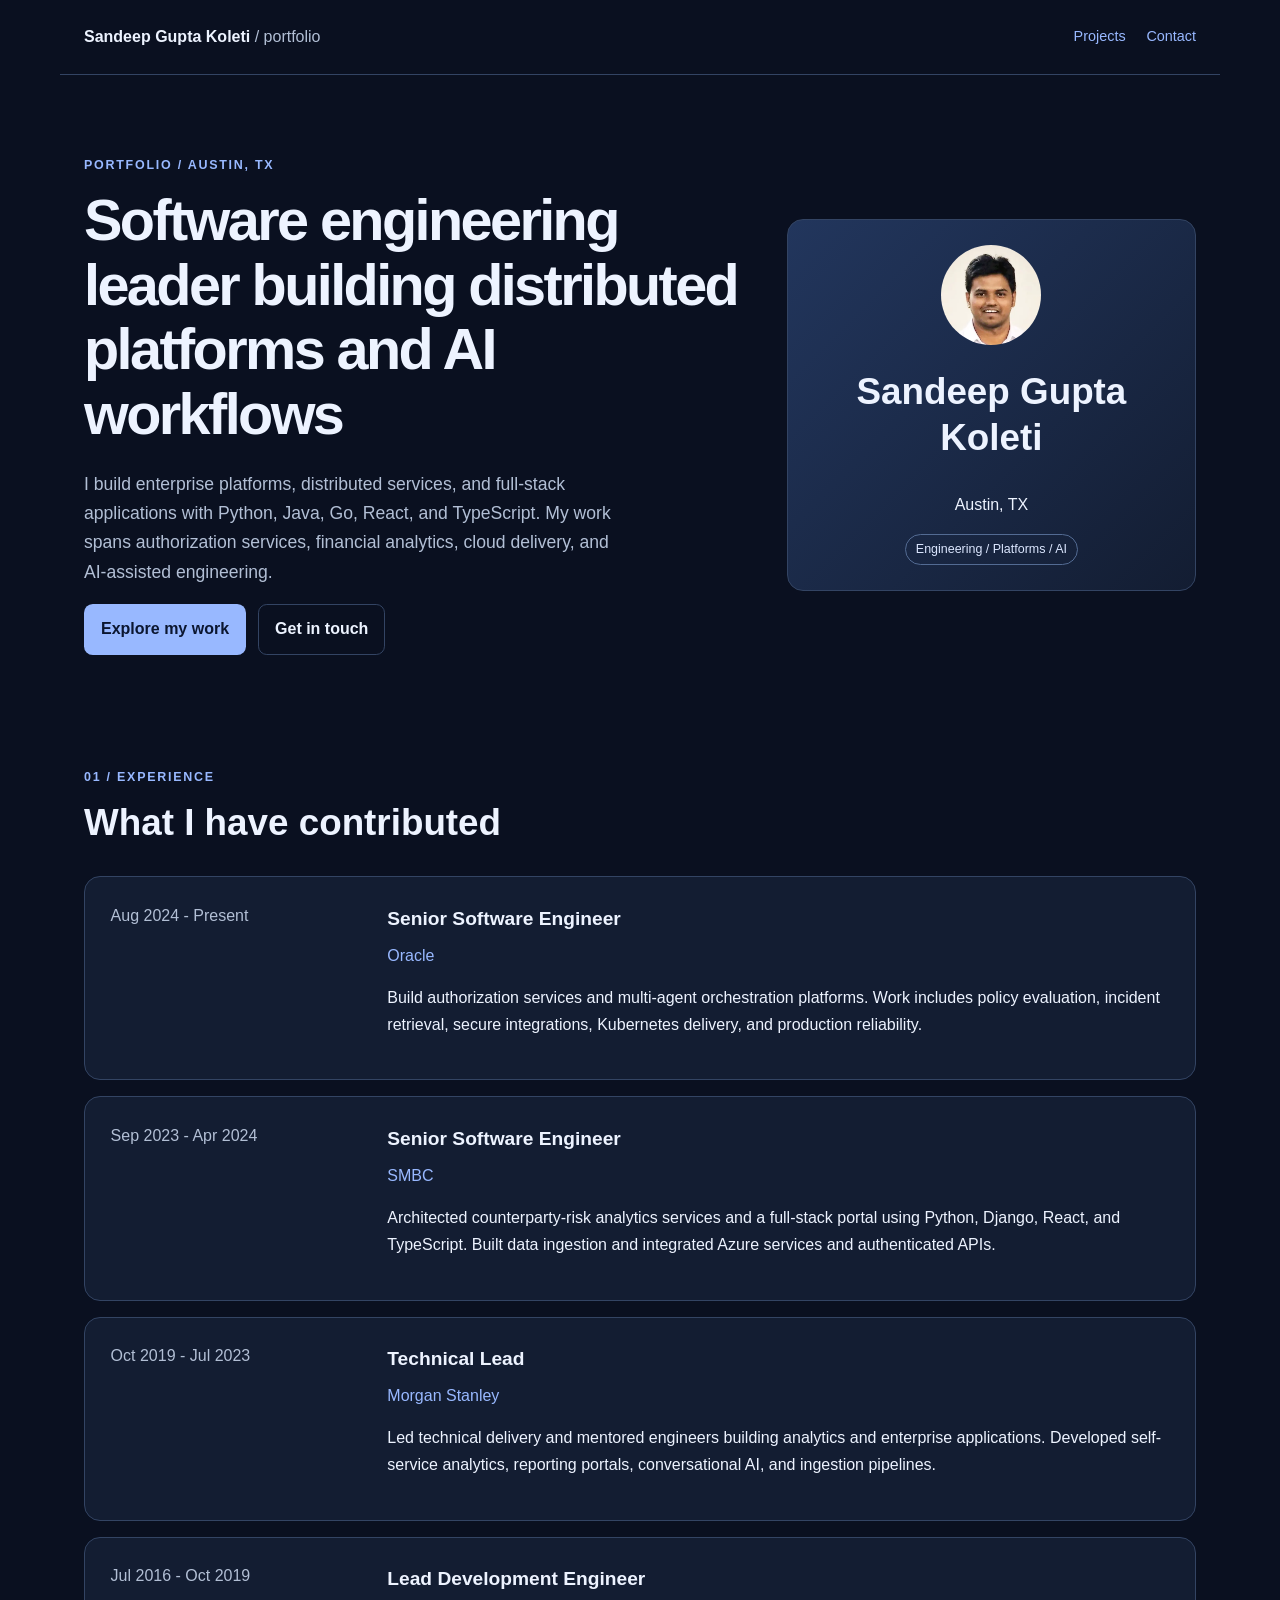
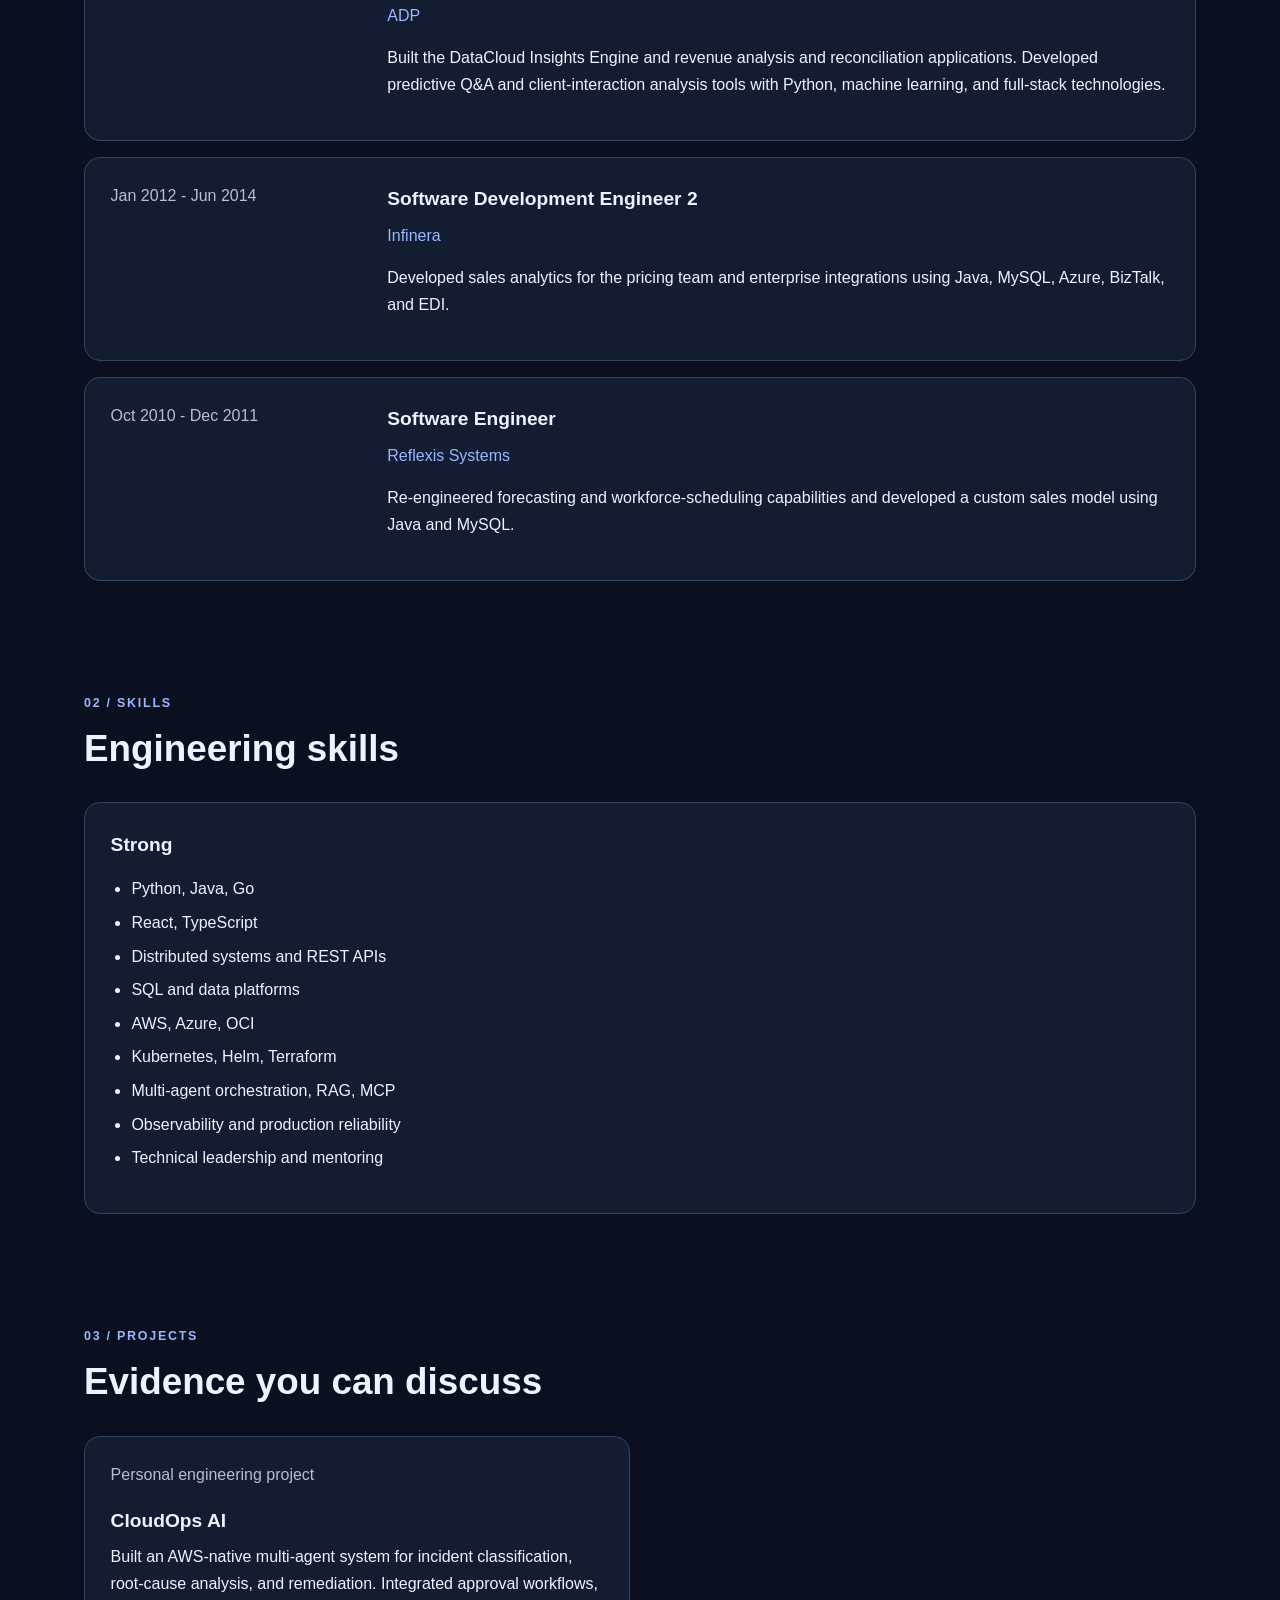
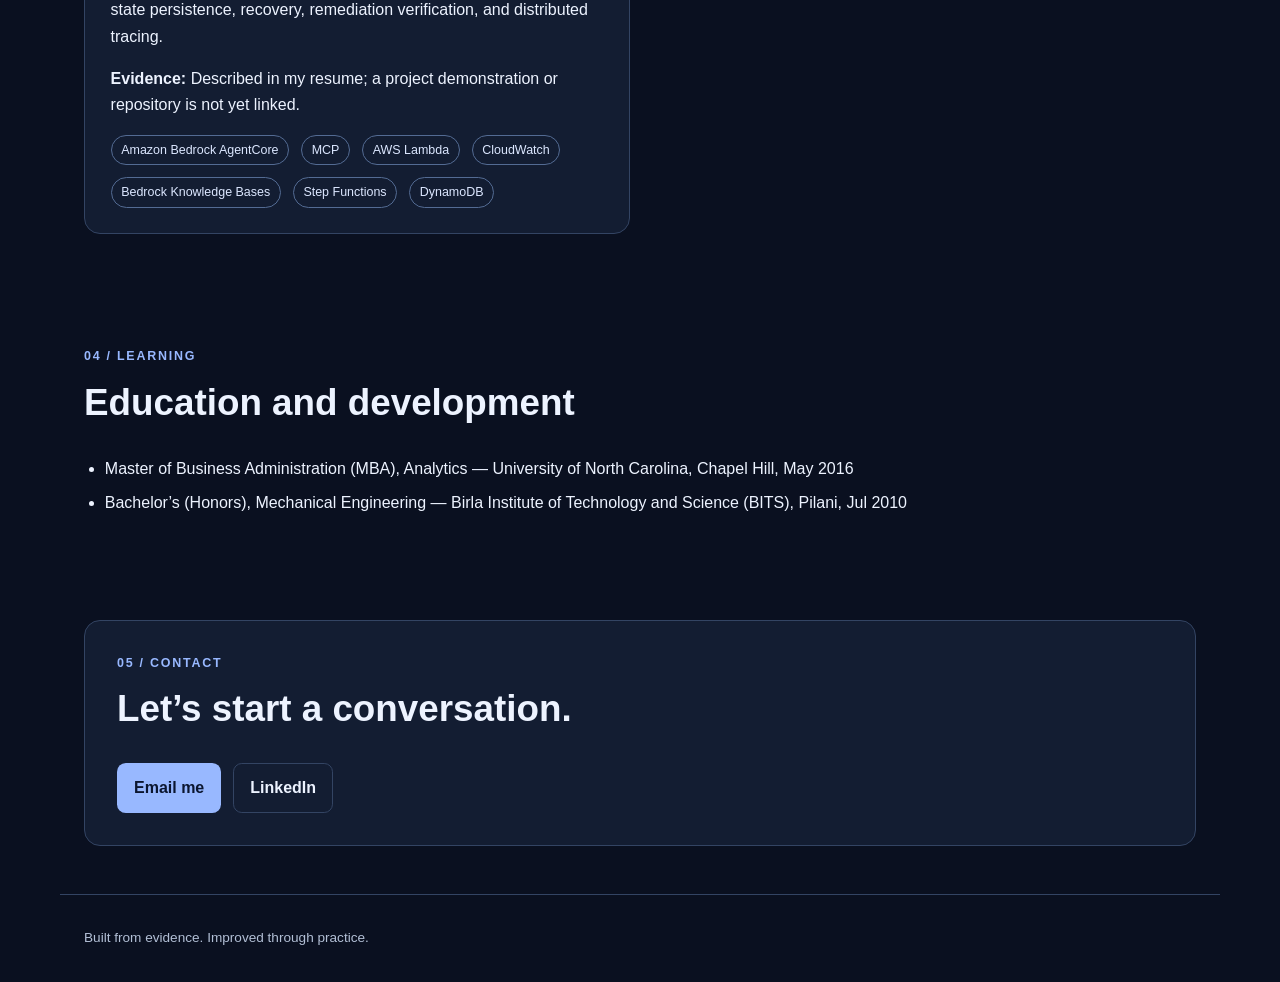
==== index.html @ c5d8d950 "Publish public portfolio homepage" ====
<!doctype html>
<html lang="en" data-scroll-behavior="smooth">
<head>
<meta charset="utf-8">
<meta name="viewport" content="width=device-width, initial-scale=1">
<title>Sandeep Gupta Koleti | Software Engineering Portfolio</title>
<meta name="description" content="I build enterprise platforms, distributed services, and full-stack applications with Python, Java, Go, React, and TypeScript. My work spans authorization services, financial analytics, cloud delivery, and AI-assisted engineering.">
<meta name="author" content="Sandeep Gupta Koleti">
<meta property="og:title" content="Sandeep Gupta Koleti | Software Engineering Portfolio">
<meta property="og:description" content="I build enterprise platforms, distributed services, and full-stack applications with Python, Java, Go, React, and TypeScript. My work spans authorization services, financial analytics, cloud delivery, and AI-assisted engineering.">
<meta property="og:type" content="website">
<link rel="stylesheet" href="./styles.css">
</head>
<body>
<a class="skip-link" href="#main">Skip to content</a>
<header class="site-header">
<a class="brand" href="./">Sandeep Gupta Koleti<span> / portfolio</span></a>
<nav aria-label="Main navigation"><a href="#projects">Projects</a><a href="#contact">Contact</a></nav>
</header>
<main id="main">
<section class="hero section">
<div><p class="eyebrow">Portfolio / Austin, TX</p>
<h1>Software engineering leader building distributed platforms and AI workflows</h1><p class="intro">I build enterprise platforms, distributed services, and full-stack applications with Python, Java, Go, React, and TypeScript. My work spans authorization services, financial analytics, cloud delivery, and AI-assisted engineering.</p>
<div class="actions"><a class="button" href="#projects">Explore my work</a><a class="button secondary" href="mailto:sandeepgupta.bits@gmail.com">Get in touch</a></div></div>
<div class="identity-card">
<img class="avatar profile-photo" src="./profile-photo.png" alt="Portrait of Sandeep Gupta Koleti" width="100" height="100">
<h2>Sandeep Gupta Koleti</h2><p>Austin, TX</p><span class="badge">Engineering / Platforms / AI</span>
</div>
</section>
<section class="section" id="experience"><p class="eyebrow">01 / Experience</p><h2>What I have contributed</h2>
<article class="panel experience"><p class="muted">Aug 2024 - Present</p><div><h3>Senior Software Engineer</h3><p class="accent">Oracle</p><p>Build authorization services and multi-agent orchestration platforms. Work includes policy evaluation, incident retrieval, secure integrations, Kubernetes delivery, and production reliability.</p></div></article><article class="panel experience"><p class="muted">Sep 2023 - Apr 2024</p><div><h3>Senior Software Engineer</h3><p class="accent">SMBC</p><p>Architected counterparty-risk analytics services and a full-stack portal using Python, Django, React, and TypeScript. Built data ingestion and integrated Azure services and authenticated APIs.</p></div></article><article class="panel experience"><p class="muted">Oct 2019 - Jul 2023</p><div><h3>Technical Lead</h3><p class="accent">Morgan Stanley</p><p>Led technical delivery and mentored engineers building analytics and enterprise applications. Developed self-service analytics, reporting portals, conversational AI, and ingestion pipelines.</p></div></article><article class="panel experience"><p class="muted">Jul 2016 - Oct 2019</p><div><h3>Lead Development Engineer</h3><p class="accent">ADP</p><p>Built the DataCloud Insights Engine and revenue analysis and reconciliation applications. Developed predictive Q&amp;A and client-interaction analysis tools with Python, machine learning, and full-stack technologies.</p></div></article><article class="panel experience"><p class="muted">Jan 2012 - Jun 2014</p><div><h3>Software Development Engineer 2</h3><p class="accent">Infinera</p><p>Developed sales analytics for the pricing team and enterprise integrations using Java, MySQL, Azure, BizTalk, and EDI.</p></div></article><article class="panel experience"><p class="muted">Oct 2010 - Dec 2011</p><div><h3>Software Engineer</h3><p class="accent">Reflexis Systems</p><p>Re-engineered forecasting and workforce-scheduling capabilities and developed a custom sales model using Java and MySQL.</p></div></article>
</section>
<section class="section" id="skills"><p class="eyebrow">02 / Skills</p><h2>Engineering skills</h2><div class="grid three">
<article class="panel"><h3 class="capitalize">strong</h3><ul><li>Python, Java, Go</li><li>React, TypeScript</li><li>Distributed systems and REST APIs</li><li>SQL and data platforms</li><li>AWS, Azure, OCI</li><li>Kubernetes, Helm, Terraform</li><li>Multi-agent orchestration, RAG, MCP</li><li>Observability and production reliability</li><li>Technical leadership and mentoring</li></ul></article>
</div></section>
<section class="section" id="projects"><p class="eyebrow">03 / Projects</p><h2>Evidence you can discuss</h2><div class="grid">
<article class="panel project-card"><p class="muted">Personal engineering project</p><h3>CloudOps AI</h3><p>Built an AWS-native multi-agent system for incident classification, root-cause analysis, and remediation. Integrated approval workflows, state persistence, recovery, remediation verification, and distributed tracing.</p><p><strong>Evidence:</strong> Described in my resume; a project demonstration or repository is not yet linked.</p><div class="tags"><span class="badge">Amazon Bedrock AgentCore</span><span class="badge">MCP</span><span class="badge">AWS Lambda</span><span class="badge">CloudWatch</span><span class="badge">Bedrock Knowledge Bases</span><span class="badge">Step Functions</span><span class="badge">DynamoDB</span></div></article>
</div></section>
<section class="section" id="education"><p class="eyebrow">04 / Learning</p><h2>Education and development</h2><ul><li>Master of Business Administration (MBA), Analytics — University of North Carolina, Chapel Hill, May 2016</li><li>Bachelor’s (Honors), Mechanical Engineering — Birla Institute of Technology and Science (BITS), Pilani, Jul 2010</li></ul></section>
<section class="section contact panel" id="contact"><p class="eyebrow">05 / Contact</p><h2>Let’s start a conversation.</h2><div class="actions"><a class="button" href="mailto:sandeepgupta.bits@gmail.com">Email me</a><a class="button secondary" href="https://www.linkedin.com/in/sandeepguptakoleti/" rel="noreferrer" target="_blank">LinkedIn</a></div></section>
</main><footer class="site-footer">Built from evidence. Improved through practice.</footer>
</body></html>
---- styles.css ----
:root { color-scheme: dark; --bg: #0a1020; --panel: #131d32; --text: #edf3ff; --muted: #b2bfd5; --accent: #98b8ff; --line: #334463; }
* { box-sizing: border-box; }
html { scroll-behavior: smooth; }
body { margin: 0; background: var(--bg); color: var(--text); font-family: Arial, Helvetica, sans-serif; line-height: 1.65; }
a { color: var(--accent); text-underline-offset: .2em; overflow-wrap: anywhere; }
a:hover { color: #d5e2ff; }
button, input, textarea, select { font: inherit; }
button, .button { cursor: pointer; }
:focus-visible { outline: 3px solid #f5d565; outline-offset: 4px; }
h1, h2, h3, p { margin-top: 0; }
h1 { font-size: clamp(2.2rem, 4.5vw, 4rem); line-height: 1.12; letter-spacing: -.045em; margin-bottom: 1.5rem; }
h2 { font-size: clamp(1.6rem, 3vw, 2.3rem); line-height: 1.25; }
h3 { font-size: 1.2rem; margin-bottom: .5rem; }
ul { padding-left: 1.3rem; }
li { margin-bottom: .45rem; }
.site-header, .site-footer, main { max-width: 1160px; margin: auto; }
.site-header { display: flex; justify-content: space-between; align-items: center; gap: 1rem; padding: 1.5rem; border-bottom: 1px solid var(--line); flex-wrap: wrap; }
.brand { font-weight: 700; text-decoration: none; color: var(--text); }
.brand span { color: var(--muted); font-weight: 400; }
nav { display: flex; flex-wrap: wrap; gap: 1.3rem; font-size: .9rem; }
nav a { text-decoration: none; }
main { padding: 0 1.5rem 3rem; }
.section { padding: 3.5rem 0; scroll-margin-top: 1rem; }
.hero { display: grid; grid-template-columns: 1.6fr 1fr; gap: 3rem; align-items: center; padding-top: 5rem; }
.intro { color: var(--muted); font-size: 1.1rem; max-width: 55ch; }
.eyebrow { color: var(--accent); text-transform: uppercase; letter-spacing: .14em; font-size: .78rem; font-weight: 700; }
.panel, .identity-card { background: var(--panel); border: 1px solid var(--line); border-radius: 1rem; padding: 1.6rem; min-width: 0; overflow-wrap: anywhere; }
.identity-card { text-align: center; background: linear-gradient(135deg, #22365d, var(--panel)); }
.avatar { display: grid; place-items: center; width: 100px; height: 100px; margin: 0 auto 1.5rem; border-radius: 50%; background: #98b8ff; color: #101a2d; font-size: 2rem; font-weight: 700; }
.grid { display: grid; grid-template-columns: repeat(2, minmax(0, 1fr)); gap: 1.2rem; }
.grid.three { grid-template-columns: repeat(3, minmax(0, 1fr)); }
.grid.three > :only-child { grid-column: 1 / -1; }
.profile-photo { object-fit: cover; }
.experience { display: grid; grid-template-columns: 1fr 3fr; gap: 1rem; margin-top: 1rem; }
.actions, .tags { display: flex; flex-wrap: wrap; gap: .75rem; }
.button, button { border: 1px solid transparent; border-radius: .55rem; background: #98b8ff; color: #0b1630; padding: .7rem 1rem; font-weight: 700; text-decoration: none; display: inline-block; }
.button:hover, button:hover { background: #c2d4ff; color: #0b1630; }
.secondary { background: transparent; border-color: var(--line); color: var(--text); }
.badge { display: inline-block; font-size: .78rem; padding: .25rem .6rem; border-radius: 2rem; border: 1px solid #536b93; color: #dce7ff; }
.muted { color: var(--muted); }
.accent { color: var(--accent); }
.capitalize { text-transform: capitalize; }
.contact { margin-top: 2rem; padding: 2rem; }
.contact .muted { margin-top: 1.5rem; }
.site-footer { padding: 2rem 1.5rem; color: var(--muted); border-top: 1px solid var(--line); font-size: .85rem; }
.skip-link { position: absolute; left: 1rem; top: -5rem; background: var(--text); color: var(--bg); padding: .6rem; z-index: 1; }
.skip-link:focus { top: 1rem; }
@media (max-width: 760px) {
  .hero, .grid, .grid.three, .experience { grid-template-columns: minmax(0, 1fr); }
  .hero { gap: 2rem; padding-top: 3rem; }
  .section { padding-top: 2.5rem; padding-bottom: 2.5rem; }
  .brand span { display: none; }
}
@media (prefers-reduced-motion: reduce) { html { scroll-behavior: auto; } }
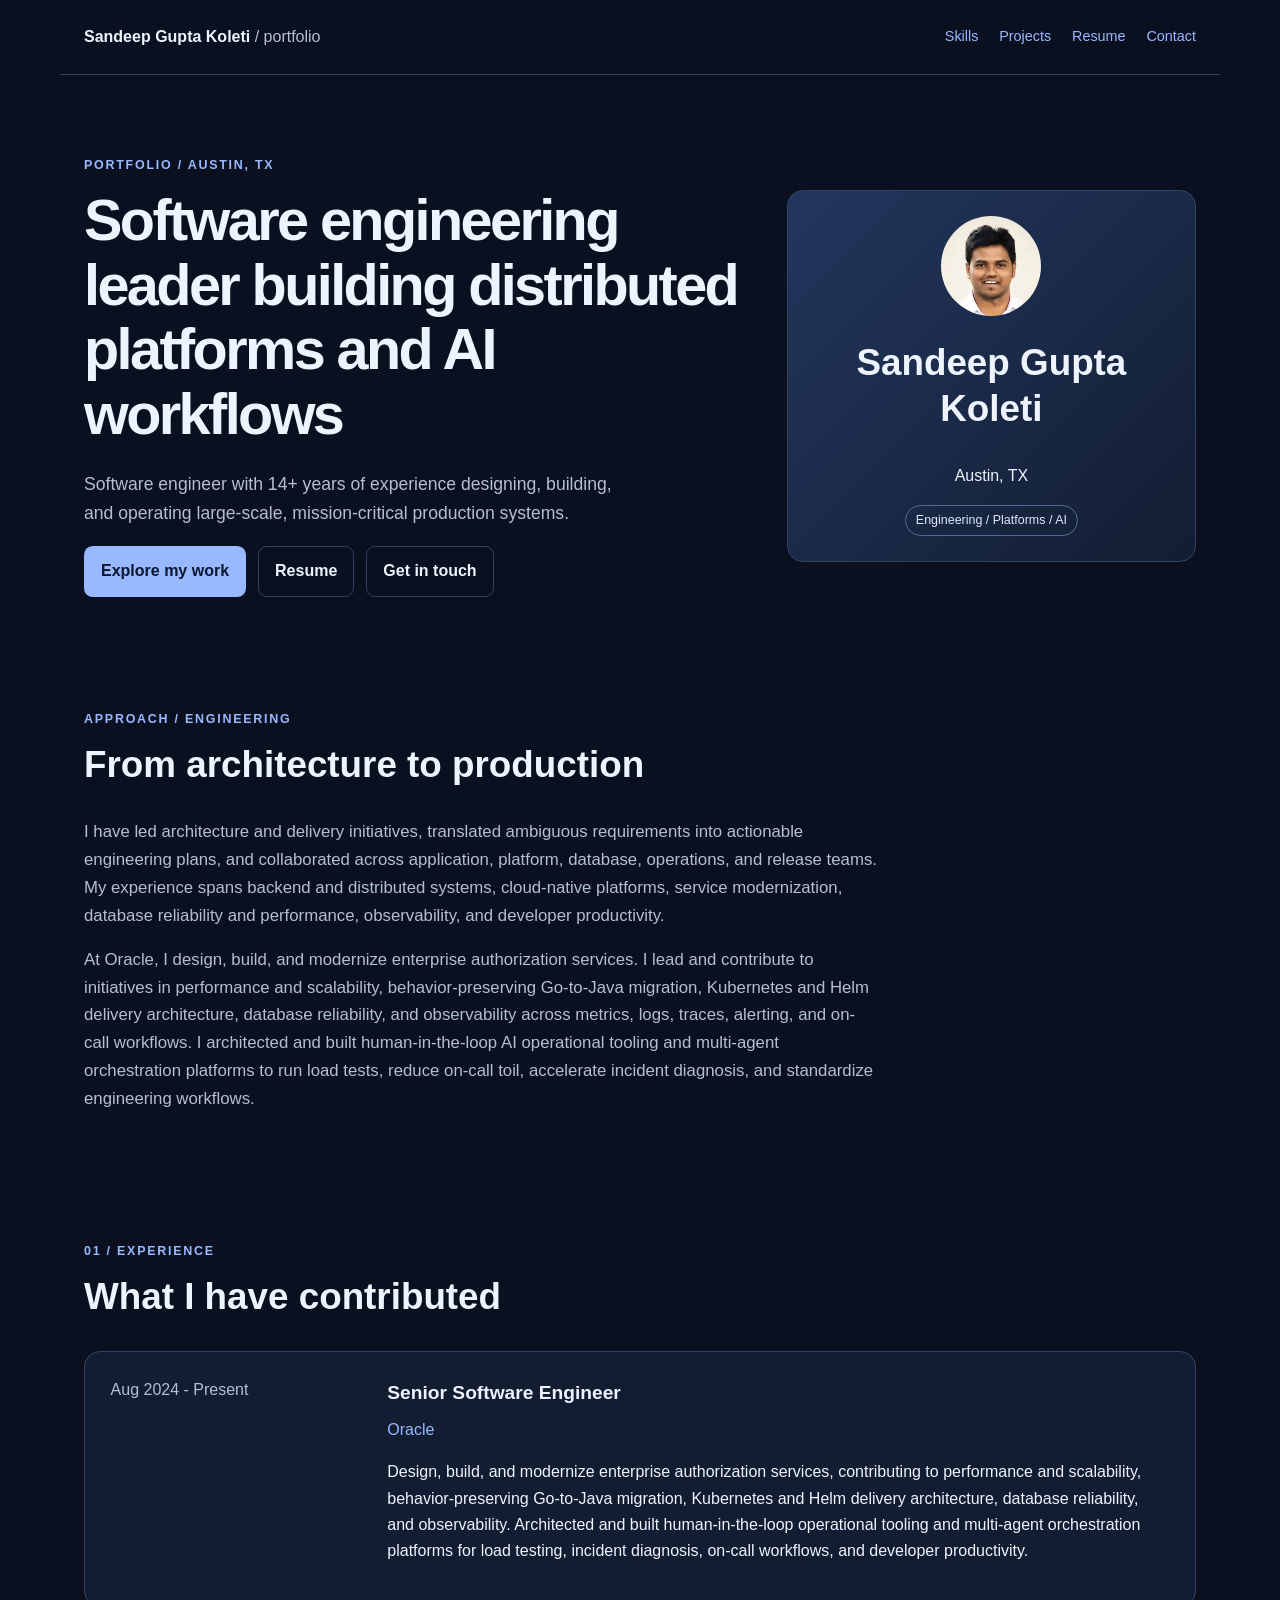
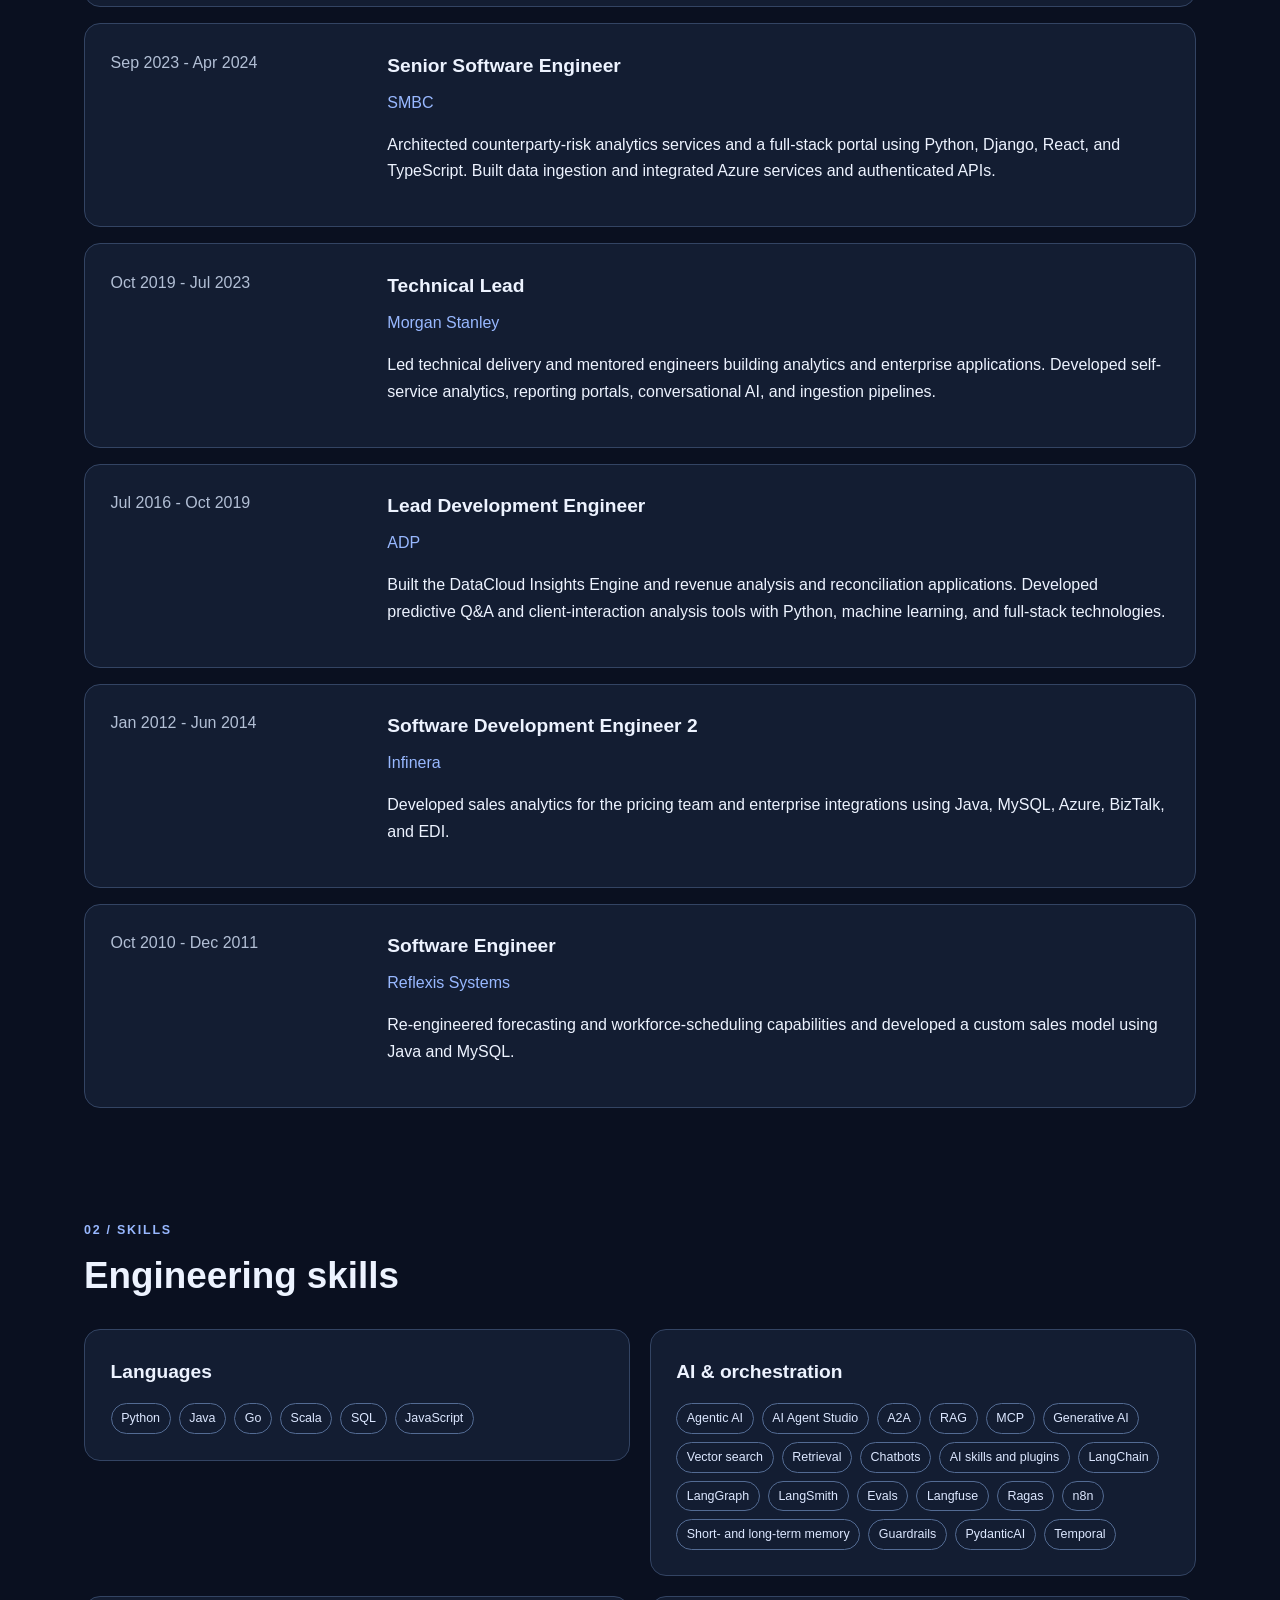
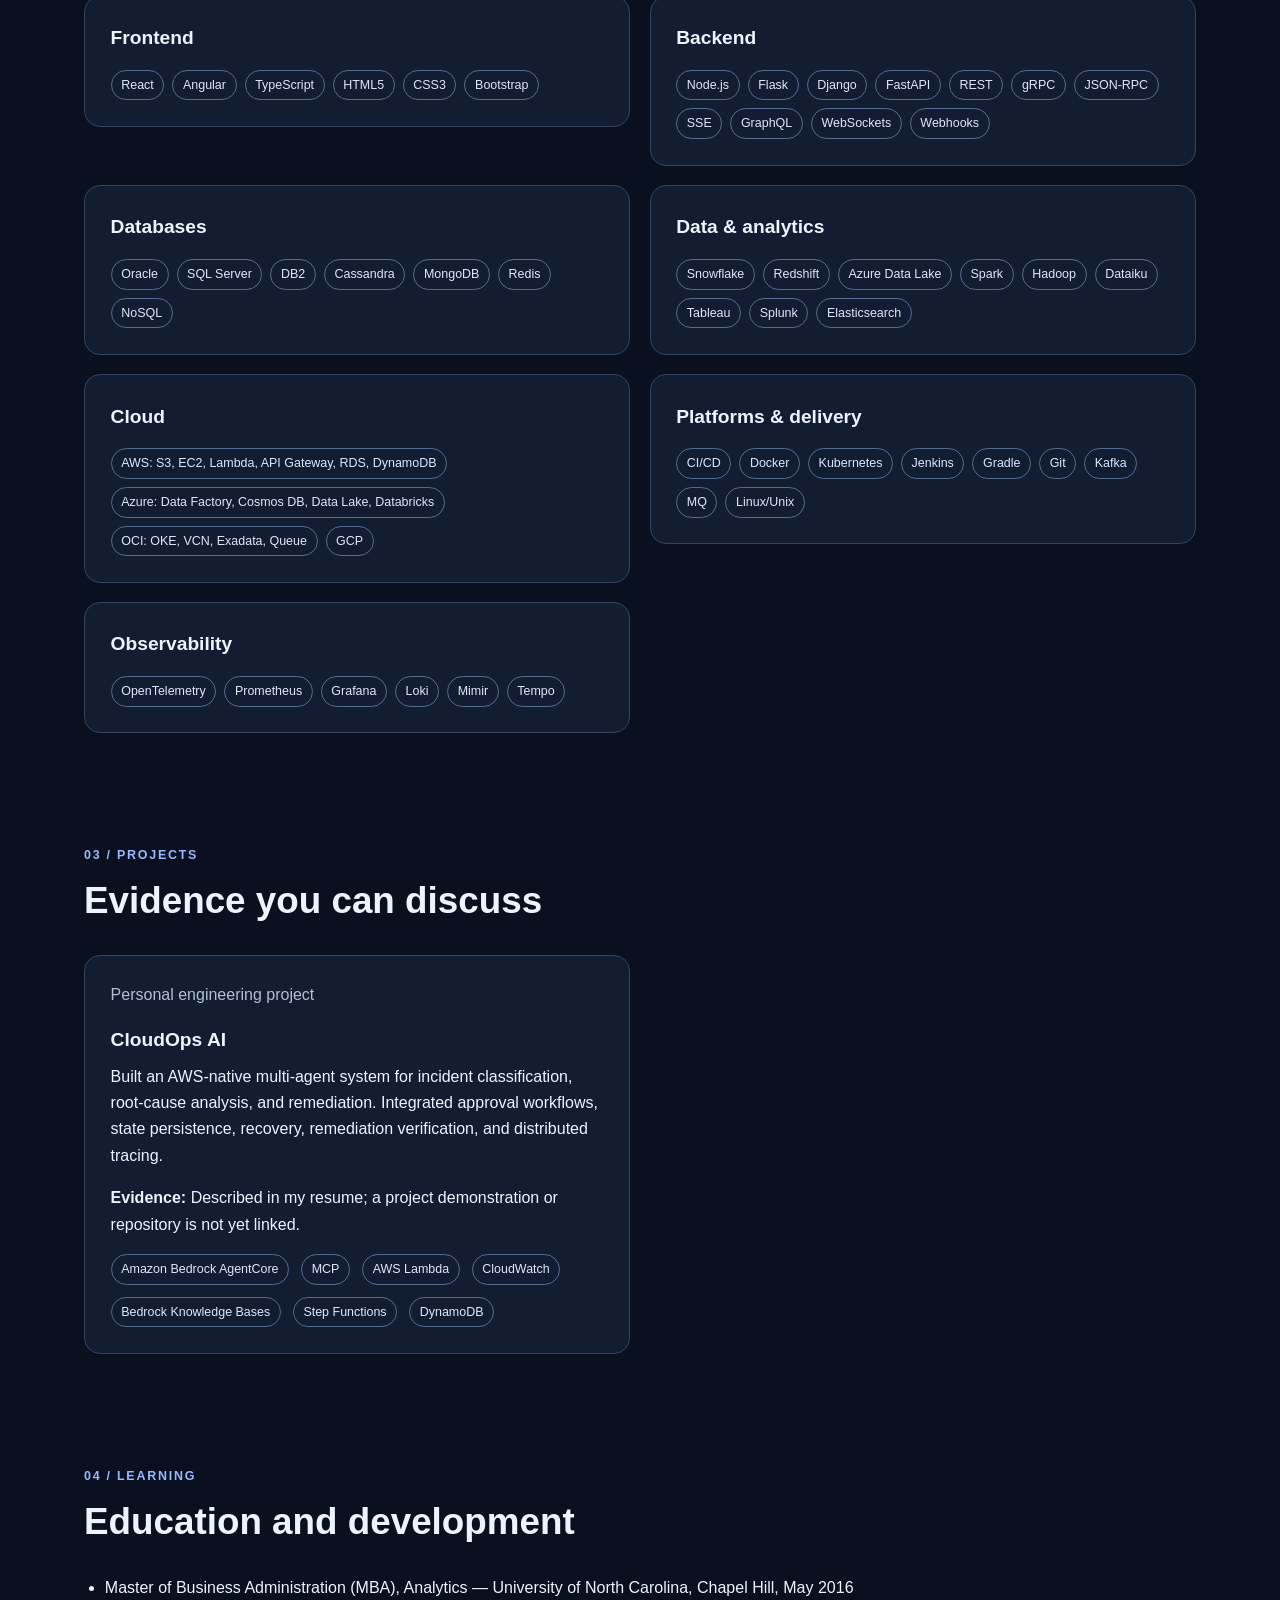
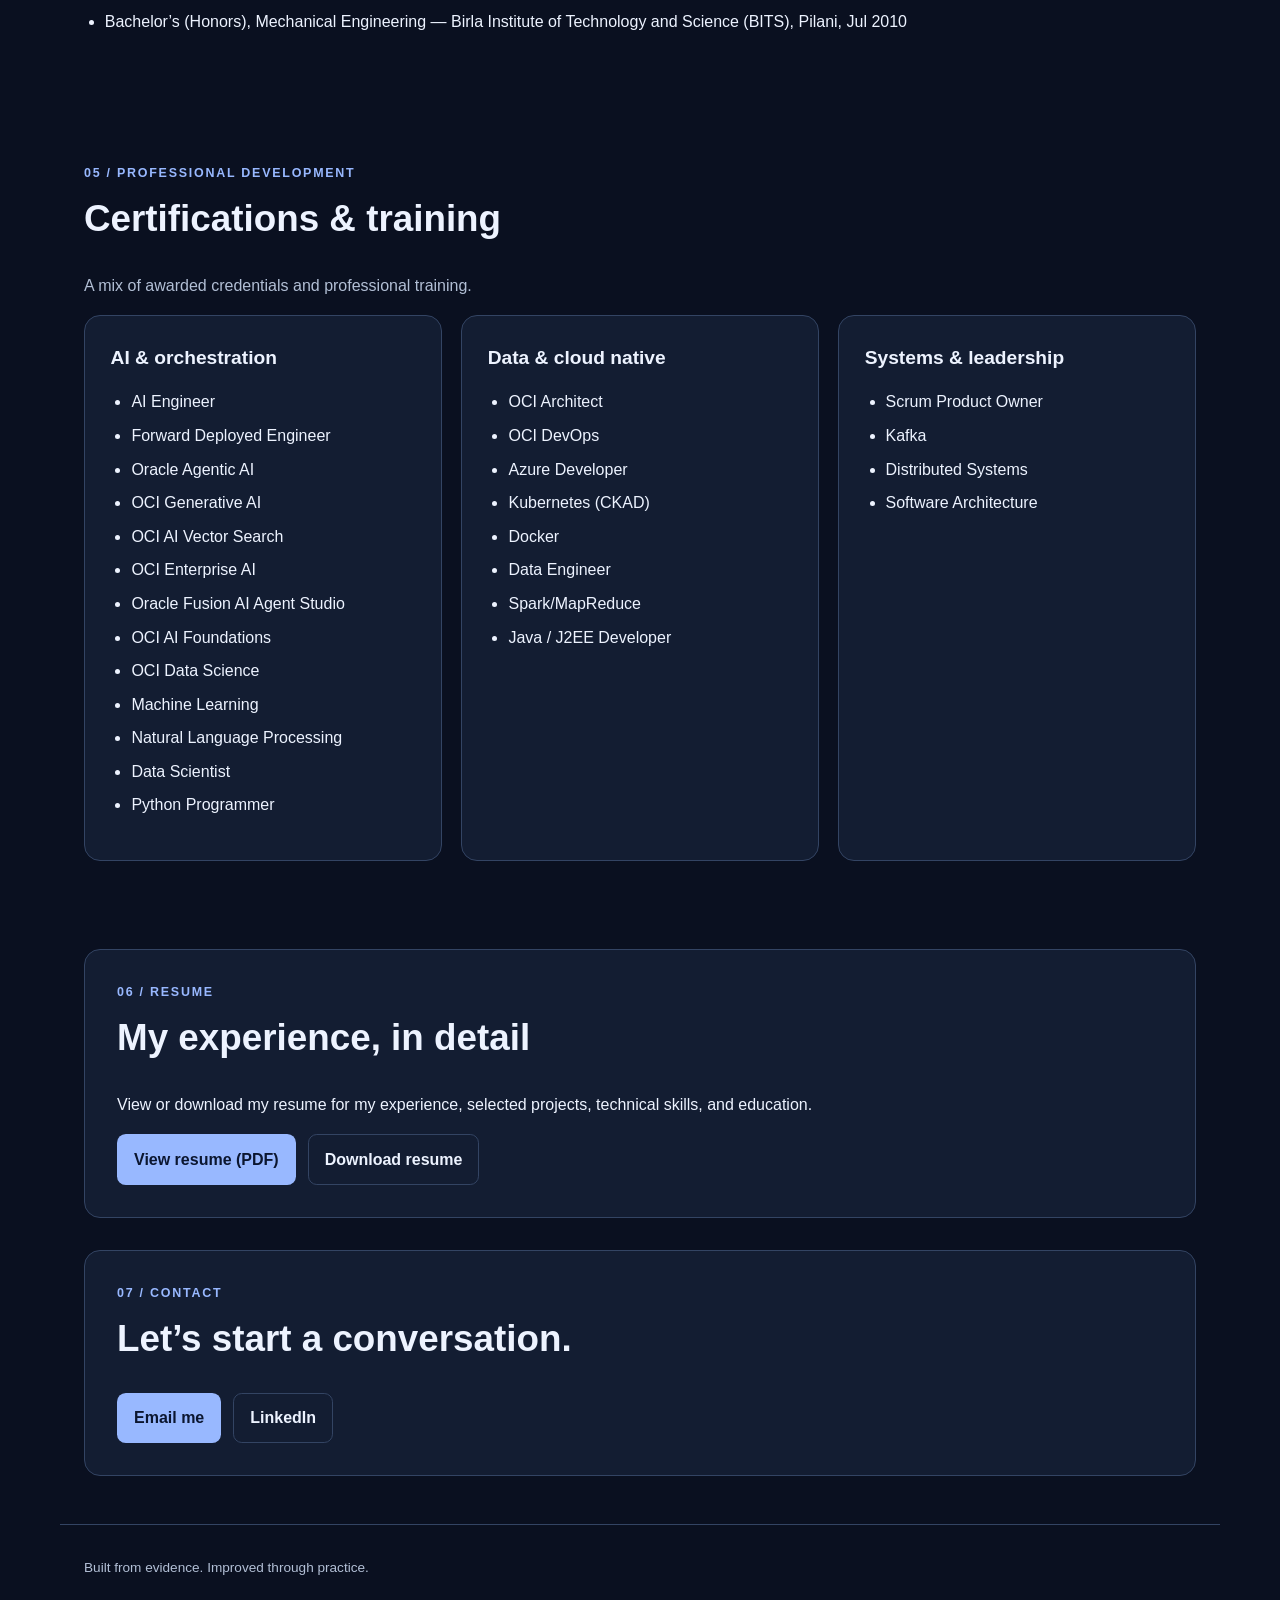
==== commit ef253c65: "Publish expanded portfolio with resume and training sections" ====
--- a/index.html
+++ b/index.html
@@ -4,10 +4,10 @@
 <meta charset="utf-8">
 <meta name="viewport" content="width=device-width, initial-scale=1">
 <title>Sandeep Gupta Koleti | Software Engineering Portfolio</title>
-<meta name="description" content="I build enterprise platforms, distributed services, and full-stack applications with Python, Java, Go, React, and TypeScript. My work spans authorization services, financial analytics, cloud delivery, and AI-assisted engineering.">
+<meta name="description" content="Software engineer with 14+ years of experience designing, building, and operating large-scale, mission-critical production systems.">
 <meta name="author" content="Sandeep Gupta Koleti">
 <meta property="og:title" content="Sandeep Gupta Koleti | Software Engineering Portfolio">
-<meta property="og:description" content="I build enterprise platforms, distributed services, and full-stack applications with Python, Java, Go, React, and TypeScript. My work spans authorization services, financial analytics, cloud delivery, and AI-assisted engineering.">
+<meta property="og:description" content="Software engineer with 14+ years of experience designing, building, and operating large-scale, mission-critical production systems.">
 <meta property="og:type" content="website">
 <link rel="stylesheet" href="./styles.css">
 </head>
@@ -15,28 +15,31 @@
 <a class="skip-link" href="#main">Skip to content</a>
 <header class="site-header">
 <a class="brand" href="./">Sandeep Gupta Koleti<span> / portfolio</span></a>
-<nav aria-label="Main navigation"><a href="#projects">Projects</a><a href="#contact">Contact</a></nav>
+<nav aria-label="Main navigation"><a href="#skills">Skills</a><a href="#projects">Projects</a><a href="#resume">Resume</a><a href="#contact">Contact</a></nav>
 </header>
 <main id="main">
 <section class="hero section">
 <div><p class="eyebrow">Portfolio / Austin, TX</p>
-<h1>Software engineering leader building distributed platforms and AI workflows</h1><p class="intro">I build enterprise platforms, distributed services, and full-stack applications with Python, Java, Go, React, and TypeScript. My work spans authorization services, financial analytics, cloud delivery, and AI-assisted engineering.</p>
-<div class="actions"><a class="button" href="#projects">Explore my work</a><a class="button secondary" href="mailto:sandeepgupta.bits@gmail.com">Get in touch</a></div></div>
+<h1>Software engineering leader building distributed platforms and AI workflows</h1><p class="intro">Software engineer with 14+ years of experience designing, building, and operating large-scale, mission-critical production systems.</p>
+<div class="actions"><a class="button" href="#projects">Explore my work</a><a class="button secondary" href="#resume">Resume</a><a class="button secondary" href="mailto:sandeepgupta.bits@gmail.com">Get in touch</a></div></div>
 <div class="identity-card">
 <img class="avatar profile-photo" src="./profile-photo.png" alt="Portrait of Sandeep Gupta Koleti" width="100" height="100">
 <h2>Sandeep Gupta Koleti</h2><p>Austin, TX</p><span class="badge">Engineering / Platforms / AI</span>
 </div>
 </section>
+<section class="section" id="about"><p class="eyebrow">Approach / Engineering</p><h2>From architecture to production</h2><div class="about-copy"><p>I have led architecture and delivery initiatives, translated ambiguous requirements into actionable engineering plans, and collaborated across application, platform, database, operations, and release teams. My experience spans backend and distributed systems, cloud-native platforms, service modernization, database reliability and performance, observability, and developer productivity.</p><p>At Oracle, I design, build, and modernize enterprise authorization services. I lead and contribute to initiatives in performance and scalability, behavior-preserving Go-to-Java migration, Kubernetes and Helm delivery architecture, database reliability, and observability across metrics, logs, traces, alerting, and on-call workflows. I architected and built human-in-the-loop AI operational tooling and multi-agent orchestration platforms to run load tests, reduce on-call toil, accelerate incident diagnosis, and standardize engineering workflows.</p></div></section>
 <section class="section" id="experience"><p class="eyebrow">01 / Experience</p><h2>What I have contributed</h2>
-<article class="panel experience"><p class="muted">Aug 2024 - Present</p><div><h3>Senior Software Engineer</h3><p class="accent">Oracle</p><p>Build authorization services and multi-agent orchestration platforms. Work includes policy evaluation, incident retrieval, secure integrations, Kubernetes delivery, and production reliability.</p></div></article><article class="panel experience"><p class="muted">Sep 2023 - Apr 2024</p><div><h3>Senior Software Engineer</h3><p class="accent">SMBC</p><p>Architected counterparty-risk analytics services and a full-stack portal using Python, Django, React, and TypeScript. Built data ingestion and integrated Azure services and authenticated APIs.</p></div></article><article class="panel experience"><p class="muted">Oct 2019 - Jul 2023</p><div><h3>Technical Lead</h3><p class="accent">Morgan Stanley</p><p>Led technical delivery and mentored engineers building analytics and enterprise applications. Developed self-service analytics, reporting portals, conversational AI, and ingestion pipelines.</p></div></article><article class="panel experience"><p class="muted">Jul 2016 - Oct 2019</p><div><h3>Lead Development Engineer</h3><p class="accent">ADP</p><p>Built the DataCloud Insights Engine and revenue analysis and reconciliation applications. Developed predictive Q&amp;A and client-interaction analysis tools with Python, machine learning, and full-stack technologies.</p></div></article><article class="panel experience"><p class="muted">Jan 2012 - Jun 2014</p><div><h3>Software Development Engineer 2</h3><p class="accent">Infinera</p><p>Developed sales analytics for the pricing team and enterprise integrations using Java, MySQL, Azure, BizTalk, and EDI.</p></div></article><article class="panel experience"><p class="muted">Oct 2010 - Dec 2011</p><div><h3>Software Engineer</h3><p class="accent">Reflexis Systems</p><p>Re-engineered forecasting and workforce-scheduling capabilities and developed a custom sales model using Java and MySQL.</p></div></article>
+<article class="panel experience"><p class="muted">Aug 2024 - Present</p><div><h3>Senior Software Engineer</h3><p class="accent">Oracle</p><p>Design, build, and modernize enterprise authorization services, contributing to performance and scalability, behavior-preserving Go-to-Java migration, Kubernetes and Helm delivery architecture, database reliability, and observability. Architected and built human-in-the-loop operational tooling and multi-agent orchestration platforms for load testing, incident diagnosis, on-call workflows, and developer productivity.</p></div></article><article class="panel experience"><p class="muted">Sep 2023 - Apr 2024</p><div><h3>Senior Software Engineer</h3><p class="accent">SMBC</p><p>Architected counterparty-risk analytics services and a full-stack portal using Python, Django, React, and TypeScript. Built data ingestion and integrated Azure services and authenticated APIs.</p></div></article><article class="panel experience"><p class="muted">Oct 2019 - Jul 2023</p><div><h3>Technical Lead</h3><p class="accent">Morgan Stanley</p><p>Led technical delivery and mentored engineers building analytics and enterprise applications. Developed self-service analytics, reporting portals, conversational AI, and ingestion pipelines.</p></div></article><article class="panel experience"><p class="muted">Jul 2016 - Oct 2019</p><div><h3>Lead Development Engineer</h3><p class="accent">ADP</p><p>Built the DataCloud Insights Engine and revenue analysis and reconciliation applications. Developed predictive Q&amp;A and client-interaction analysis tools with Python, machine learning, and full-stack technologies.</p></div></article><article class="panel experience"><p class="muted">Jan 2012 - Jun 2014</p><div><h3>Software Development Engineer 2</h3><p class="accent">Infinera</p><p>Developed sales analytics for the pricing team and enterprise integrations using Java, MySQL, Azure, BizTalk, and EDI.</p></div></article><article class="panel experience"><p class="muted">Oct 2010 - Dec 2011</p><div><h3>Software Engineer</h3><p class="accent">Reflexis Systems</p><p>Re-engineered forecasting and workforce-scheduling capabilities and developed a custom sales model using Java and MySQL.</p></div></article>
 </section>
-<section class="section" id="skills"><p class="eyebrow">02 / Skills</p><h2>Engineering skills</h2><div class="grid three">
-<article class="panel"><h3 class="capitalize">strong</h3><ul><li>Python, Java, Go</li><li>React, TypeScript</li><li>Distributed systems and REST APIs</li><li>SQL and data platforms</li><li>AWS, Azure, OCI</li><li>Kubernetes, Helm, Terraform</li><li>Multi-agent orchestration, RAG, MCP</li><li>Observability and production reliability</li><li>Technical leadership and mentoring</li></ul></article>
+<section class="section" id="skills"><p class="eyebrow">02 / Skills</p><h2>Engineering skills</h2><div class="grid skills-grid">
+<article class="panel"><h3>Languages</h3><ul class="skill-list"><li class="badge">Python</li><li class="badge">Java</li><li class="badge">Go</li><li class="badge">Scala</li><li class="badge">SQL</li><li class="badge">JavaScript</li></ul></article><article class="panel"><h3>AI &amp; orchestration</h3><ul class="skill-list"><li class="badge">Agentic AI</li><li class="badge">AI Agent Studio</li><li class="badge">A2A</li><li class="badge">RAG</li><li class="badge">MCP</li><li class="badge">Generative AI</li><li class="badge">Vector search</li><li class="badge">Retrieval</li><li class="badge">Chatbots</li><li class="badge">AI skills and plugins</li><li class="badge">LangChain</li><li class="badge">LangGraph</li><li class="badge">LangSmith</li><li class="badge">Evals</li><li class="badge">Langfuse</li><li class="badge">Ragas</li><li class="badge">n8n</li><li class="badge">Short- and long-term memory</li><li class="badge">Guardrails</li><li class="badge">PydanticAI</li><li class="badge">Temporal</li></ul></article><article class="panel"><h3>Frontend</h3><ul class="skill-list"><li class="badge">React</li><li class="badge">Angular</li><li class="badge">TypeScript</li><li class="badge">HTML5</li><li class="badge">CSS3</li><li class="badge">Bootstrap</li></ul></article><article class="panel"><h3>Backend</h3><ul class="skill-list"><li class="badge">Node.js</li><li class="badge">Flask</li><li class="badge">Django</li><li class="badge">FastAPI</li><li class="badge">REST</li><li class="badge">gRPC</li><li class="badge">JSON-RPC</li><li class="badge">SSE</li><li class="badge">GraphQL</li><li class="badge">WebSockets</li><li class="badge">Webhooks</li></ul></article><article class="panel"><h3>Databases</h3><ul class="skill-list"><li class="badge">Oracle</li><li class="badge">SQL Server</li><li class="badge">DB2</li><li class="badge">Cassandra</li><li class="badge">MongoDB</li><li class="badge">Redis</li><li class="badge">NoSQL</li></ul></article><article class="panel"><h3>Data &amp; analytics</h3><ul class="skill-list"><li class="badge">Snowflake</li><li class="badge">Redshift</li><li class="badge">Azure Data Lake</li><li class="badge">Spark</li><li class="badge">Hadoop</li><li class="badge">Dataiku</li><li class="badge">Tableau</li><li class="badge">Splunk</li><li class="badge">Elasticsearch</li></ul></article><article class="panel"><h3>Cloud</h3><ul class="skill-list"><li class="badge">AWS: S3, EC2, Lambda, API Gateway, RDS, DynamoDB</li><li class="badge">Azure: Data Factory, Cosmos DB, Data Lake, Databricks</li><li class="badge">OCI: OKE, VCN, Exadata, Queue</li><li class="badge">GCP</li></ul></article><article class="panel"><h3>Platforms &amp; delivery</h3><ul class="skill-list"><li class="badge">CI/CD</li><li class="badge">Docker</li><li class="badge">Kubernetes</li><li class="badge">Jenkins</li><li class="badge">Gradle</li><li class="badge">Git</li><li class="badge">Kafka</li><li class="badge">MQ</li><li class="badge">Linux/Unix</li></ul></article><article class="panel"><h3>Observability</h3><ul class="skill-list"><li class="badge">OpenTelemetry</li><li class="badge">Prometheus</li><li class="badge">Grafana</li><li class="badge">Loki</li><li class="badge">Mimir</li><li class="badge">Tempo</li></ul></article>
 </div></section>
 <section class="section" id="projects"><p class="eyebrow">03 / Projects</p><h2>Evidence you can discuss</h2><div class="grid">
 <article class="panel project-card"><p class="muted">Personal engineering project</p><h3>CloudOps AI</h3><p>Built an AWS-native multi-agent system for incident classification, root-cause analysis, and remediation. Integrated approval workflows, state persistence, recovery, remediation verification, and distributed tracing.</p><p><strong>Evidence:</strong> Described in my resume; a project demonstration or repository is not yet linked.</p><div class="tags"><span class="badge">Amazon Bedrock AgentCore</span><span class="badge">MCP</span><span class="badge">AWS Lambda</span><span class="badge">CloudWatch</span><span class="badge">Bedrock Knowledge Bases</span><span class="badge">Step Functions</span><span class="badge">DynamoDB</span></div></article>
 </div></section>
 <section class="section" id="education"><p class="eyebrow">04 / Learning</p><h2>Education and development</h2><ul><li>Master of Business Administration (MBA), Analytics — University of North Carolina, Chapel Hill, May 2016</li><li>Bachelor’s (Honors), Mechanical Engineering — Birla Institute of Technology and Science (BITS), Pilani, Jul 2010</li></ul></section>
-<section class="section contact panel" id="contact"><p class="eyebrow">05 / Contact</p><h2>Let’s start a conversation.</h2><div class="actions"><a class="button" href="mailto:sandeepgupta.bits@gmail.com">Email me</a><a class="button secondary" href="https://www.linkedin.com/in/sandeepguptakoleti/" rel="noreferrer" target="_blank">LinkedIn</a></div></section>
+<section class="section" id="certifications"><p class="eyebrow">05 / Professional development</p><h2>Certifications &amp; training</h2><p class="muted">A mix of awarded credentials and professional training.</p><div class="grid three"><article class="panel"><h3>AI &amp; orchestration</h3><ul><li>AI Engineer</li><li>Forward Deployed Engineer</li><li>Oracle Agentic AI</li><li>OCI Generative AI</li><li>OCI AI Vector Search</li><li>OCI Enterprise AI</li><li>Oracle Fusion AI Agent Studio</li><li>OCI AI Foundations</li><li>OCI Data Science</li><li>Machine Learning</li><li>Natural Language Processing</li><li>Data Scientist</li><li>Python Programmer</li></ul></article><article class="panel"><h3>Data &amp; cloud native</h3><ul><li>OCI Architect</li><li>OCI DevOps</li><li>Azure Developer</li><li>Kubernetes (CKAD)</li><li>Docker</li><li>Data Engineer</li><li>Spark/MapReduce</li><li>Java / J2EE Developer</li></ul></article><article class="panel"><h3>Systems &amp; leadership</h3><ul><li>Scrum Product Owner</li><li>Kafka</li><li>Distributed Systems</li><li>Software Architecture</li></ul></article></div></section>
+<section class="section panel resume-section" id="resume"><p class="eyebrow">06 / Resume</p><h2>My experience, in detail</h2><p>View or download my resume for my experience, selected projects, technical skills, and education.</p><div class="actions"><a class="button" href="./resume.pdf" target="_blank" rel="noreferrer">View resume (PDF)</a><a class="button secondary" href="./resume.pdf" download="Sandeep_Gupta_Koleti_Resume.pdf">Download resume</a></div></section>
+<section class="section contact panel" id="contact"><p class="eyebrow">07 / Contact</p><h2>Let’s start a conversation.</h2><div class="actions"><a class="button" href="mailto:sandeepgupta.bits@gmail.com">Email me</a><a class="button secondary" href="https://www.linkedin.com/in/sandeepguptakoleti/" rel="noreferrer" target="_blank">LinkedIn</a></div></section>
 </main><footer class="site-footer">Built from evidence. Improved through practice.</footer>
 </body></html>
--- a/styles.css
+++ b/styles.css
@@ -43,6 +43,11 @@
 .contact { margin-top: 2rem; padding: 2rem; }
 .contact .muted { margin-top: 1.5rem; }
 .site-footer { padding: 2rem 1.5rem; color: var(--muted); border-top: 1px solid var(--line); font-size: .85rem; }
+.about-copy { max-width: 85ch; color: var(--muted); font-size: 1.05rem; }
+.skills-grid { align-items: start; }
+.skill-list { list-style: none; padding: 0; display: flex; flex-wrap: wrap; gap: .5rem; margin-bottom: 0; }
+.skill-list li { margin: 0; }
+.resume-section { padding: 2rem; margin-top: 2rem; }
 .skip-link { position: absolute; left: 1rem; top: -5rem; background: var(--text); color: var(--bg); padding: .6rem; z-index: 1; }
 .skip-link:focus { top: 1rem; }
 @media (max-width: 760px) {
